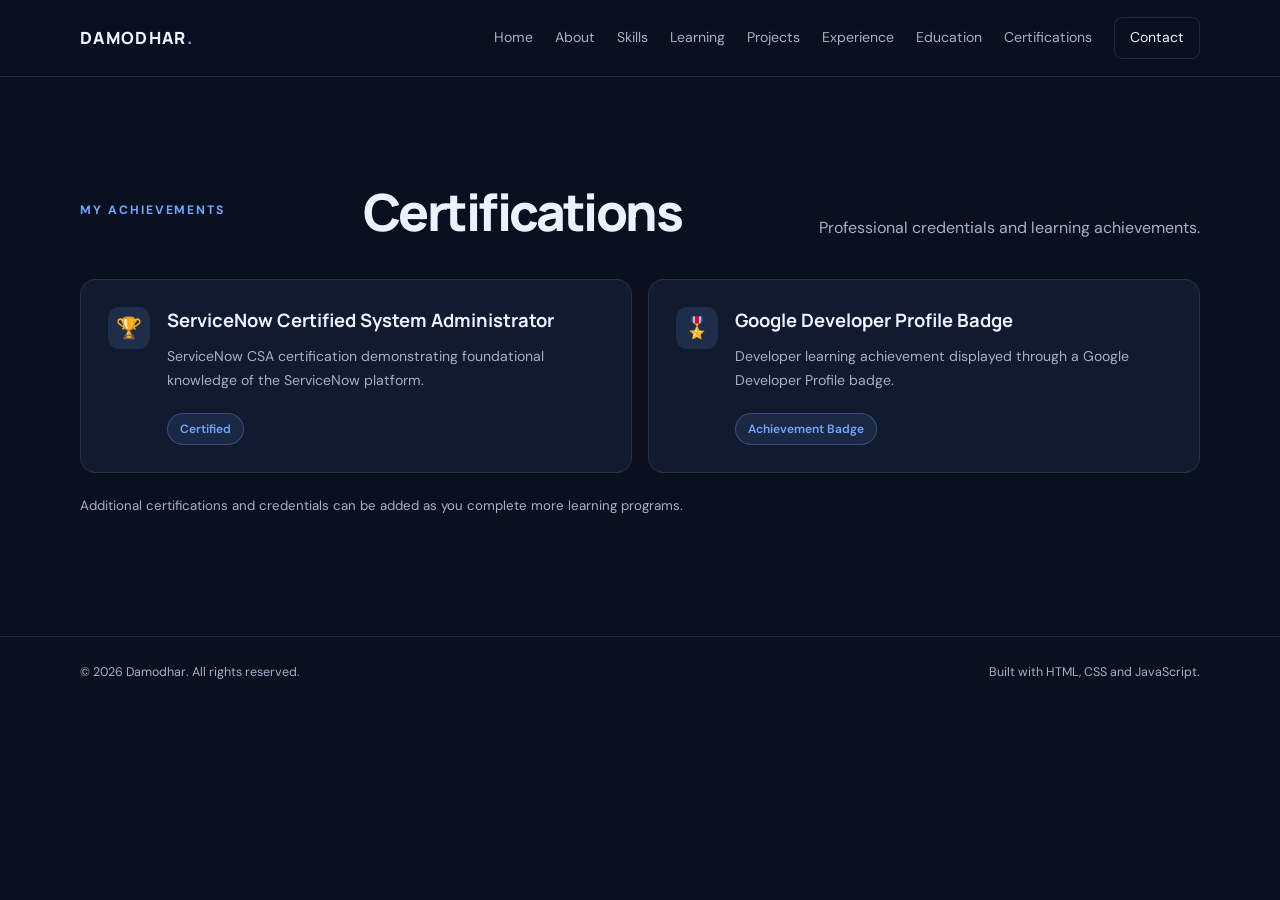
==== certifications.html @ 2c572cad "Initial portfolio upload" ====
<!DOCTYPE html>
<html lang="en">
<head>
    <meta charset="UTF-8">
    <meta name="viewport" content="width=device-width, initial-scale=1.0">
    <title>Certifications | Damodhar</title>
    <link rel="stylesheet" href="css/style.css">
</head>
<body>

    <header class="site-header">
        <div class="container nav">
            <a href="index.html" class="brand">DAMODHAR<span>.</span></a>

            <button class="menu-toggle" id="menuToggle">☰</button>

            <nav class="nav-links" id="navLinks">
                <a href="index.html">Home</a>
                <a href="about.html">About</a>
                <a href="skills.html">Skills</a>
                <a href="learning.html">Learning</a>
                <a href="projects.html">Projects</a>
                <a href="experience.html">Experience</a>
                <a href="education.html">Education</a>
                <a href="certifications.html">Certifications</a>
                <a href="contact.html" class="nav-contact">Contact</a>
            </nav>
        </div>
    </header>

    <main>
        <section class="section container">

            <div class="section-heading">
                <span class="eyebrow">MY ACHIEVEMENTS</span>
                <h2>Certifications</h2>
                <p>Professional credentials and learning achievements.</p>
            </div>

            <div class="cert-grid">

                <article class="cert-card">
                    <div class="cert-icon">🏆</div>

                    <div>
                        <h3>ServiceNow Certified System Administrator</h3>
                        <p>
                            ServiceNow CSA certification demonstrating
                            foundational knowledge of the ServiceNow platform.
                        </p>
                        <span class="cert-status">Certified</span>
                    </div>
                </article>

                <article class="cert-card">
                    <div class="cert-icon">🎖️</div>

                    <div>
                        <h3>Google Developer Profile Badge</h3>
                        <p>
                            Developer learning achievement displayed
                            through a Google Developer Profile badge.
                        </p>
                        <span class="cert-status">Achievement Badge</span>
                    </div>
                </article>

            </div>

            <p class="section-note">
                Additional certifications and credentials can be added as
                you complete more learning programs.
            </p>

        </section>
    </main>

    <footer class="footer">
    <div class="container footer-inner">
        <p>© 2026 Damodhar. All rights reserved.</p>
        <p>Built with HTML, CSS and JavaScript.</p>
    </div>
</footer>

    <script src="js/script.js"></script>
</body>
</html>
---- css/style.css ----
/* =========================================
   DAMODHAR PORTFOLIO
   Complete upgraded stylesheet
   Theme: Dark Navy + Blue + Purple
========================================= */

/* GOOGLE FONTS */
@import url('https://fonts.googleapis.com/css2?family=DM+Sans:wght@400;500;600;700&family=Manrope:wght@400;500;600;700;800&display=swap');


/* =========================================
   1. ROOT VARIABLES & RESET
========================================= */

:root {
    --bg: #0b1020;
    --panel: #111a2e;
    --panel2: #0f1729;

    --text: #edf2ff;
    --muted: #a5b0c7;

    --line: rgba(173, 190, 225, .15);

    --accent: #72a7ff;
    --accent2: #9a8cff;

    --max: 1120px;

    --transition: .3s ease;
    --glow: 0 15px 40px rgba(72, 125, 255, .16);
}

* {
    box-sizing: border-box;
}

html {
    scroll-behavior: smooth;
    scroll-padding-top: 85px;
}

body {
    margin: 0;
    background: var(--bg);
    color: var(--text);
    font-family: "DM Sans", Arial, sans-serif;
    line-height: 1.7;
    overflow-x: hidden;
}

a {
    color: inherit;
    text-decoration: none;
}

img {
    max-width: 100%;
    display: block;
}

.container {
    width: min(var(--max), calc(100% - 48px));
    margin-inline: auto;
}


/* =========================================
   2. NAVIGATION
========================================= */

.site-header {
    position: sticky;
    top: 0;
    z-index: 100;

    background: rgba(11, 16, 32, .88);
    backdrop-filter: blur(16px);

    border-bottom: 1px solid var(--line);
}

.nav {
    height: 76px;

    display: flex;
    align-items: center;
    justify-content: space-between;
}

.brand {
    font-family: Manrope, sans-serif;
    font-weight: 800;
    letter-spacing: .08em;
    font-size: 1.05rem;

    transition: color var(--transition);
}

.brand:hover {
    color: var(--accent);
}

.brand span,
.accent {
    color: var(--accent);
}

.nav-links {
    display: flex;
    align-items: center;
    gap: 22px;

    color: var(--muted);
    font-size: .88rem;
}

.nav-links a,
.social-links a {
    transition: color var(--transition);
}

.nav-links a:hover,
.social-links a:hover {
    color: var(--accent);
}

.nav-links a:not(.nav-contact) {
    position: relative;
}

.nav-links a:not(.nav-contact)::after {
    content: "";

    position: absolute;
    left: 0;
    bottom: -5px;

    width: 0;
    height: 2px;

    background: var(--accent);
    transition: width var(--transition);
}

.nav-links a:not(.nav-contact):hover::after {
    width: 100%;
}

.nav-contact {
    border: 1px solid var(--line);
    padding: 8px 15px;
    border-radius: 8px;
    color: var(--text) !important;

    transition: background var(--transition),
                border-color var(--transition);
}

.nav-contact:hover {
    background: rgba(114, 167, 255, .12);
    border-color: var(--accent);
}

.menu-toggle {
    display: none;
    background: none;
    border: 0;
    color: var(--text);
    font-size: 1.5rem;
    cursor: pointer;
}


/* =========================================
   3. COMMON SECTIONS
========================================= */

.section {
    padding-block: 105px;
}

.section-muted {
    background: var(--panel2);
    border-block: 1px solid var(--line);
}

.eyebrow {
    font-size: .76rem;
    letter-spacing: .16em;
    font-weight: 700;
    color: var(--accent);
    margin: 0 0 20px;
}

.section-heading {
    display: flex;
    align-items: end;
    justify-content: space-between;
    gap: 30px;
    margin-bottom: 38px;
}

.section-heading h2,
.contact-inner h2 {
    font: 800 clamp(2rem, 4vw, 3.2rem)/1.15 Manrope, sans-serif;
    letter-spacing: -.05em;
    margin: 0;
}

.section-heading h2 span,
.contact-inner h2 span {
    color: var(--accent);
}

.section-heading p {
    max-width: 440px;
    color: var(--muted);
    margin: 0;
}


/* =========================================
   4. HERO SECTION
========================================= */

.hero {
    min-height: 650px;

    display: grid;
    grid-template-columns: 1.2fr .8fr;
    align-items: center;
    gap: 50px;

    padding-top: 85px;
    padding-bottom: 95px;
}

.status-dot {
    display: inline-block;
    width: 8px;
    height: 8px;

    background: #55d6a0;
    border-radius: 50%;
    margin-right: 8px;

    box-shadow: 0 0 12px #55d6a0;

    animation: statusPulse 2s ease-in-out infinite;
}

.intro {
    color: var(--muted);
    font-size: 1.1rem;
    margin: 0;
}

.hero h1 {
    font: 800 clamp(3.2rem, 7vw, 5.8rem)/1.05 Manrope, sans-serif;
    letter-spacing: -.065em;
    margin: 8px 0 18px;
}

.hero h1 span {
    color: var(--accent);
}

.hero h2 {
    font: 600 clamp(1.1rem, 2.2vw, 1.45rem) Manrope, sans-serif;
    margin: 0 0 20px;
}

.hero-text {
    max-width: 610px;
    color: var(--muted);
    font-size: 1.04rem;
}

.hero-actions {
    display: flex;
    gap: 13px;
    flex-wrap: wrap;
    margin: 30px 0 25px;
}


/* =========================================
   5. BUTTON ANIMATIONS
========================================= */

.button {
    display: inline-flex;
    align-items: center;
    gap: 14px;

    padding: 12px 19px;
    border-radius: 9px;

    font-weight: 700;
    font-size: .92rem;

    transition: transform var(--transition),
                box-shadow var(--transition),
                background var(--transition),
                border-color var(--transition);
}

.button:hover {
    transform: translateY(-4px);
}

.button:active {
    transform: translateY(-1px);
}

.primary {
    background: linear-gradient(110deg, #659cff, #8c8aff);
    color: #081124;
}

.primary:hover {
    box-shadow: 0 10px 28px rgba(114, 167, 255, .35);
}

.secondary {
    border: 1px solid var(--line);
    color: var(--text);
}

.secondary:hover {
    border-color: var(--accent);
    background: rgba(114, 167, 255, .10);
}

.social-links {
    display: flex;
    gap: 22px;
    color: var(--muted);
    font-size: .88rem;
}


/* =========================================
   6. PROFILE PHOTO & HERO VISUAL
========================================= */

.hero-visual {
    position: relative;
    min-height: 420px;

    display: grid;
    place-items: center;
}

.photo-frame {
    width: min(330px, 80%);
    aspect-ratio: 4 / 5;

    border: 1px solid rgba(114, 167, 255, .45);
    padding: 12px;
    border-radius: 30px;

    background: linear-gradient(
        145deg,
        rgba(114, 167, 255, .2),
        rgba(154, 140, 255, .04)
    );

    transform: rotate(3deg);
    z-index: 2;

    box-shadow: 0 25px 90px rgba(0, 0, 0, .35);

    transition: transform .5s ease,
                box-shadow .5s ease;
}

.photo-frame:hover {
    transform: rotate(0deg) scale(1.035);
    box-shadow: 0 30px 90px rgba(72, 125, 255, .22);
}

.photo-frame img {
    width: 100%;
    height: 100%;
    object-fit: cover;
    border-radius: 21px;
}

.photo-placeholder {
    display: none;
    width: 100%;
    height: 100%;
    border-radius: 21px;

    background: radial-gradient(
        circle at 25% 20%,
        #344c78,
        #17233d 55%,
        #11182b
    );

    place-content: center;
    text-align: center;
}

.photo-placeholder span {
    font: 800 5rem Manrope;
    color: #dce8ff;
}

.photo-placeholder small {
    color: #b7c8e8;
}

.floating-card {
    position: absolute;
    z-index: 3;

    bottom: 45px;
    left: -10px;

    display: flex;
    align-items: center;
    gap: 12px;

    background: #17233a;
    border: 1px solid var(--line);

    padding: 14px 18px;
    border-radius: 13px;

    box-shadow: 0 15px 40px #050914;

    animation: floatingMotion 4s ease-in-out infinite;
}

.card-icon {
    font-size: 1.6rem;
    color: var(--accent);
}

.floating-card strong,
.floating-card small {
    display: block;
}

.floating-card small {
    color: var(--muted);
    font-size: .75rem;
}

.orbit {
    position: absolute;
    border: 1px solid rgba(114, 167, 255, .13);
    border-radius: 50%;

    width: 410px;
    height: 410px;

    animation: orbitPulse 6s ease-in-out infinite;
}

.orbit-two {
    width: 490px;
    height: 490px;
    border-style: dashed;

    animation-delay: 1s;
}


/* =========================================
   7. ABOUT SECTION
========================================= */

.about-grid {
    display: grid;
    grid-template-columns: 1.3fr .7fr;
    gap: 24px;
}

.about-card,
.project-card,
.cert-card {
    background: var(--panel);
    border: 1px solid var(--line);
    border-radius: 16px;
    padding: 27px;
}

.about-card {
    transition: transform var(--transition),
                border-color var(--transition),
                box-shadow var(--transition);
}

.about-card:hover {
    transform: translateY(-5px);
    border-color: var(--accent);
    box-shadow: var(--glow);
}

.about-card h3,
.project-card h3,
.cert-card h3 {
    font: 700 1.15rem Manrope, sans-serif;
    margin: 0 0 12px;
}

.about-card p,
.project-card p,
.cert-card p {
    color: var(--muted);
    margin: 0 0 12px;
}

.about-facts {
    display: grid;
    grid-template-columns: 1fr;
    gap: 12px;
}

.fact {
    padding: 18px 22px;
    border: 1px solid var(--line);
    border-radius: 13px;
    background: rgba(17, 26, 46, .55);

    transition: transform var(--transition),
                border-color var(--transition);
}

.fact:hover {
    transform: translateX(5px);
    border-color: var(--accent);
}

.fact-number {
    font: 800 1.7rem Manrope;
    color: var(--accent);
    display: block;
}

.fact span:last-child {
    color: var(--muted);
    font-size: .88rem;
}


/* =========================================
   8. SKILLS & LEARNING
========================================= */

.skills-grid {
    display: grid;
    grid-template-columns: repeat(4, 1fr);
    gap: 18px;
    align-items: stretch;
}

.learning-grid {
    grid-template-columns: repeat(3, minmax(0, 1fr));
}

.skill-card {
    background: linear-gradient(145deg, #1c2942, #111a2e 75%);
    border: 1px solid rgba(114, 167, 255, .25);
    border-radius: 16px;

    padding: 25px 22px;
    min-width: 0;

    display: flex;
    flex-direction: column;

    position: relative;
    overflow: hidden;

    transition: transform .35s ease,
                border-color .35s ease,
                box-shadow .35s ease;
}

.skill-card::before {
    content: "";
    position: absolute;

    top: 0;
    left: 0;

    width: 100%;
    height: 3px;

    background: linear-gradient(90deg, var(--accent), var(--accent2));
    opacity: .8;
}

.skill-card::after {
    content: "";

    position: absolute;
    width: 150px;
    height: 150px;

    top: -90px;
    right: -90px;

    border-radius: 50%;
    background: rgba(114, 167, 255, .10);

    transition: transform .5s ease;
}

.skill-card:hover {
    transform: translateY(-8px);
    border-color: var(--accent);
    box-shadow: 0 15px 35px rgba(72, 125, 255, .16);
}

.skill-card:hover::after {
    transform: scale(2);
}

.skill-symbol {
    color: var(--accent);
    font-size: 1.8rem;
    margin-bottom: 13px;
}

.skill-card h3 {
    font: 700 1.15rem Manrope, sans-serif;
    line-height: 1.4;
    min-height: 48px;
    margin: 0 0 12px;
}

.skill-card p {
    color: var(--muted);
    font-size: .86rem;
    margin: 16px 0 0;
}

.skill-card p strong {
    color: var(--text);
}


/* =========================================
   9. TECHNOLOGY TAGS
========================================= */

.tags {
    display: flex;
    flex-wrap: wrap;
    gap: 8px;
    margin-top: 15px;
}

.tags span {
    font-size: .76rem;
    color: #c5d2eb;

    background: rgba(114, 167, 255, .10);
    border: 1px solid rgba(114, 167, 255, .22);

    padding: 6px 10px;
    border-radius: 20px;

    transition: color var(--transition),
                background var(--transition),
                transform var(--transition),
                border-color var(--transition);
}

.tags span:hover {
    background: var(--accent);
    border-color: var(--accent);
    color: #081124;
    transform: translateY(-2px);
}


/* =========================================
   10. PROJECTS
========================================= */

.projects-grid {
    display: grid;
    grid-template-columns: repeat(3, 1fr);
    gap: 17px;
}

.project-card {
    display: flex;
    flex-direction: column;
    min-height: 300px;

    position: relative;
    overflow: hidden;

    transition: transform .35s ease,
                border-color .35s ease,
                box-shadow .35s ease;
}

.project-card::before {
    content: "";

    position: absolute;
    top: 0;
    left: 0;

    width: 100%;
    height: 3px;

    background: linear-gradient(90deg, var(--accent), var(--accent2));

    transform: scaleX(0);
    transform-origin: left;

    transition: transform .4s ease;
}

.project-card:hover {
    transform: translateY(-8px);
    border-color: rgba(114, 167, 255, .6);
    box-shadow: 0 15px 35px rgba(0, 0, 0, .25);
}

.project-card:hover::before {
    transform: scaleX(1);
}

.project-top {
    display: flex;
    justify-content: space-between;
    align-items: center;
    margin-bottom: 24px;
}

.project-type {
    font-size: .67rem;
    letter-spacing: .13em;
    color: var(--accent);
    font-weight: 700;
}

.project-number {
    font: 700 1.1rem Manrope;
    color: #667796;
}

.project-card p {
    font-size: .9rem;
}

.project-card .tags {
    margin-top: auto;
    margin-bottom: 18px;
}

.text-link {
    color: var(--accent);
    font-weight: 700;
    font-size: .86rem;

    transition: color var(--transition);
}

.text-link:hover {
    color: var(--accent2);
}

.section-note {
    color: var(--muted);
    font-size: .83rem;
    margin-top: 22px;
}


/* =========================================
   11. EXPERIENCE PAGE
========================================= */

.experience-list {
    display: grid;
    grid-template-columns: 1fr;
    gap: 25px;

    max-width: 900px;
    margin: 40px auto 0;
}

.experience-card {
    background: var(--panel);
    border: 1px solid var(--line);
    border-radius: 16px;
    padding: 30px;

    transition: transform var(--transition),
                border-color var(--transition),
                box-shadow var(--transition);
}

.experience-card:hover {
    transform: translateY(-6px);
    border-color: var(--accent);
    box-shadow: var(--glow);
}

.experience-top {
    display: flex;
    justify-content: space-between;
    align-items: flex-start;
    gap: 15px;
    margin-bottom: 20px;
}

.experience-type {
    color: var(--accent);
    font-size: 12px;
    font-weight: 700;
    letter-spacing: 1px;
}

.experience-card h3 {
    margin: 10px 0 6px;
    font: 700 1.3rem Manrope, sans-serif;
}

.experience-card h4 {
    color: var(--muted);
    font-size: 16px;
    font-weight: 500;
    margin: 0;
}

.experience-date {
    color: var(--muted);
    font-size: 13px;
    white-space: nowrap;
}

.experience-card p,
.experience-card li {
    color: var(--muted);
    line-height: 1.8;
}

.experience-card ul {
    padding-left: 20px;
    margin: 15px 0;
}


/* =========================================
   12. EDUCATION PAGE
========================================= */

.education-list {
    display: grid;
    grid-template-columns: repeat(2, minmax(0, 1fr));
    gap: 22px;

    max-width: 950px;
    margin: 40px auto 0;
}

.education-card {
    background: var(--panel);
    border: 1px solid var(--line);
    border-radius: 16px;
    padding: 28px;

    transition: transform var(--transition),
                border-color var(--transition),
                box-shadow var(--transition);
}

.education-card:first-child {
    grid-column: 1 / -1;
}

.education-card:hover {
    transform: translateY(-6px);
    border-color: var(--accent);
    box-shadow: var(--glow);
}

.education-level {
    color: var(--accent);
    font-size: 12px;
    font-weight: 700;
    letter-spacing: 1px;
}

.education-card h3 {
    font: 700 1.3rem Manrope, sans-serif;
    margin: 14px 0 8px;
}

.education-card h4 {
    color: var(--muted);
    font-size: 16px;
    font-weight: 500;
    margin: 0 0 12px;
}

.education-institute {
    color: var(--muted);
    line-height: 1.7;
    margin: 12px 0;
}

.education-date {
    display: inline-block;
    margin-top: 10px;
    color: var(--accent);
    font-weight: 600;
}


/* =========================================
   13. CERTIFICATIONS
========================================= */

.cert-grid {
    display: grid;
    grid-template-columns: 1fr 1fr;
    gap: 16px;
}

.cert-card {
    display: flex;
    gap: 17px;
    align-items: flex-start;

    transition: transform var(--transition),
                border-color var(--transition),
                box-shadow var(--transition);
}

.cert-card:hover {
    border-color: var(--accent);
    transform: translateY(-5px);
    box-shadow: var(--glow);
}

.cert-icon {
    display: grid;
    place-items: center;

    flex: 0 0 42px;
    height: 42px;

    border-radius: 11px;
    background: rgba(114, 167, 255, .13);

    color: var(--accent);
    font-size: 1.3rem;
}

.cert-card p {
    font-size: .88rem;
}

.cert-status {
    display: inline-block;
    margin-top: 8px;

    padding: 5px 12px;

    border: 1px solid rgba(114, 167, 255, .3);
    border-radius: 20px;

    background: rgba(114, 167, 255, .10);
    color: var(--accent);

    font-size: .75rem;
    font-weight: 600;
}


/* =========================================
   14. CONTACT SECTION
========================================= */

.contact-section {
    background: linear-gradient(130deg, #111d36, #12152d);
    border-top: 1px solid var(--line);
}

.contact-inner {
    text-align: center;
}

.contact-inner .eyebrow {
    margin-bottom: 18px;
}

.contact-inner > p:not(.eyebrow) {
    color: var(--muted);
    max-width: 600px;
    margin: 18px auto 27px;
}

.contact-details {
    display: flex;
    justify-content: center;
    gap: 25px;
    flex-wrap: wrap;

    color: var(--muted);
    font-size: .82rem;
    margin-top: 38px;
}

.contact-grid {
    display: grid;
    grid-template-columns: repeat(2, minmax(0, 1fr));
    gap: 22px;
    margin-top: 35px;
}

.contact-card {
    padding: 28px;

    background: var(--panel);
    border: 1px solid var(--line);
    border-radius: 18px;

    transition: transform var(--transition),
                border-color var(--transition),
                box-shadow var(--transition);
}

.contact-card:hover {
    transform: translateY(-6px);
    border-color: var(--accent);
    box-shadow: var(--glow);
}

.contact-icon {
    font-size: 2rem;
    margin-bottom: 15px;
}

.contact-card h3 {
    margin-bottom: 10px;
}

.contact-card p {
    color: var(--muted);
    margin-bottom: 15px;
}

.contact-card a {
    color: var(--accent);
    font-weight: 600;
    text-decoration: none;
}

.contact-card a:hover {
    color: var(--accent2);
}

.contact-detail {
    color: var(--muted);
    font-size: .9rem;
}

.contact-message {
    margin-top: 30px;
    padding: 35px;

    text-align: center;

    background: var(--panel2);
    border: 1px solid var(--line);
    border-radius: 18px;
}

.contact-message p {
    color: var(--muted);
    margin: 12px 0 22px;
}


/* =========================================
   15. FOOTER
========================================= */

.footer {
    border-top: 1px solid var(--line);
    padding: 25px 0;
}

.footer-inner {
    display: flex;
    align-items: center;
    justify-content: space-between;
    gap: 15px;
}

.footer p {
    color: var(--muted);
    font-size: .78rem;
    margin: 0;
}


/* =========================================
   16. SCROLL REVEAL PREPARATION
   JavaScript will activate these classes
========================================= */

.reveal {
    opacity: 0;
    transform: translateY(30px);

    transition: opacity .7s ease,
                transform .7s ease;
}

.reveal.is-visible {
    opacity: 1;
    transform: translateY(0);
}

.reveal-left {
    opacity: 0;
    transform: translateX(-30px);

    transition: opacity .7s ease,
                transform .7s ease;
}

.reveal-left.is-visible {
    opacity: 1;
    transform: translateX(0);
}

.reveal-right {
    opacity: 0;
    transform: translateX(30px);

    transition: opacity .7s ease,
                transform .7s ease;
}

.reveal-right.is-visible {
    opacity: 1;
    transform: translateX(0);
}


/* =========================================
   17. KEYFRAME ANIMATIONS
========================================= */

@keyframes heroFadeUp {
    from {
        opacity: 0;
        transform: translateY(30px);
    }

    to {
        opacity: 1;
        transform: translateY(0);
    }
}

@keyframes heroImageReveal {
    from {
        opacity: 0;
        transform: translateX(25px) scale(.96);
    }

    to {
        opacity: 1;
        transform: translateX(0) scale(1);
    }
}

@keyframes floatingMotion {
    0%, 100% {
        transform: translateY(0);
    }

    50% {
        transform: translateY(-10px);
    }
}

@keyframes statusPulse {
    0%, 100% {
        box-shadow: 0 0 8px #55d6a0;
    }

    50% {
        box-shadow: 0 0 18px #55d6a0;
    }
}

@keyframes orbitPulse {
    0%, 100% {
        opacity: .45;
        transform: scale(1);
    }

    50% {
        opacity: .9;
        transform: scale(1.04);
    }
}


/* =========================================
   18. HERO ENTRANCE ANIMATION
========================================= */

.hero-content {
    animation: heroFadeUp .9s ease-out both;
}

.hero-visual {
    animation: heroImageReveal 1s ease-out .2s both;
}


/* =========================================
   19. TABLET RESPONSIVENESS
========================================= */

@media (max-width: 1000px) {

    .nav-links {
        gap: 13px;
        font-size: .8rem;
    }

    .hero {
        gap: 20px;
    }

    .skills-grid,
    .learning-grid {
        grid-template-columns: repeat(2, 1fr);
    }

    .projects-grid {
        grid-template-columns: repeat(2, 1fr);
    }

}


/* =========================================
   20. MOBILE RESPONSIVENESS
========================================= */

@media (max-width: 680px) {

    .container {
        width: min(100% - 34px, var(--max));
    }

    .nav {
        height: 68px;
    }

    .menu-toggle {
        display: block;
    }

    .nav-links {
        display: none;

        position: absolute;
        top: 68px;
        left: 0;
        right: 0;

        padding: 18px 25px 24px;

        background: #10182b;
        border-bottom: 1px solid var(--line);

        flex-direction: column;
        align-items: stretch;
    }

    .nav-links.open {
        display: flex;
        animation: heroFadeUp .25s ease-out both;
    }

    .nav-links a {
        padding: 7px 0;
    }

    .hero {
        grid-template-columns: 1fr;
        padding-top: 65px;
        gap: 20px;
    }

    .hero-visual {
        min-height: 360px;
    }

    .photo-frame {
        width: 245px;
    }

    .orbit {
        width: 310px;
        height: 310px;
    }

    .orbit-two {
        width: 360px;
        height: 360px;
    }

    .floating-card {
        left: 0;
        bottom: 28px;
    }

    .section {
        padding-block: 75px;
    }

    .section-heading {
        display: block;
    }

    .section-heading p {
        margin-top: 13px;
    }

    .about-grid {
        grid-template-columns: 1fr;
    }

    .about-facts {
        grid-template-columns: repeat(3, 1fr);
    }

    .fact {
        padding: 13px;
    }

    .fact-number {
        font-size: 1.35rem;
    }

    .skills-grid,
    .learning-grid,
    .projects-grid,
    .cert-grid {
        grid-template-columns: 1fr;
    }

    .skill-card h3 {
        min-height: auto;
    }

    .project-card {
        min-height: 260px;
    }

    .experience-top {
        flex-direction: column;
    }

    .experience-date {
        white-space: normal;
    }

    .experience-card {
        padding: 22px;
    }

    .education-list {
        grid-template-columns: 1fr;
    }

    .education-card:first-child {
        grid-column: auto;
    }

    .timeline-item {
        grid-template-columns: 1fr;
        gap: 7px;
    }

    .education-mark {
        grid-column: 2;
        grid-row: 2;
    }

    .footer-inner {
        flex-direction: column;
        align-items: flex-start;
    }

    .contact-details {
        flex-direction: column;
        gap: 8px;
    }

    .contact-grid {
        grid-template-columns: 1fr;
    }

}


/* =========================================
   21. ACCESSIBILITY
========================================= */

a:focus-visible,
button:focus-visible {
    outline: 2px solid var(--accent);
    outline-offset: 4px;
}

@media (prefers-reduced-motion: reduce) {

    *,
    *::before,
    *::after {
        scroll-behavior: auto !important;
        animation-duration: .01ms !important;
        animation-iteration-count: 1 !important;
        transition-duration: .01ms !important;
    }

    .reveal,
    .reveal-left,
    .reveal-right {
        opacity: 1;
        transform: none;
    }

}
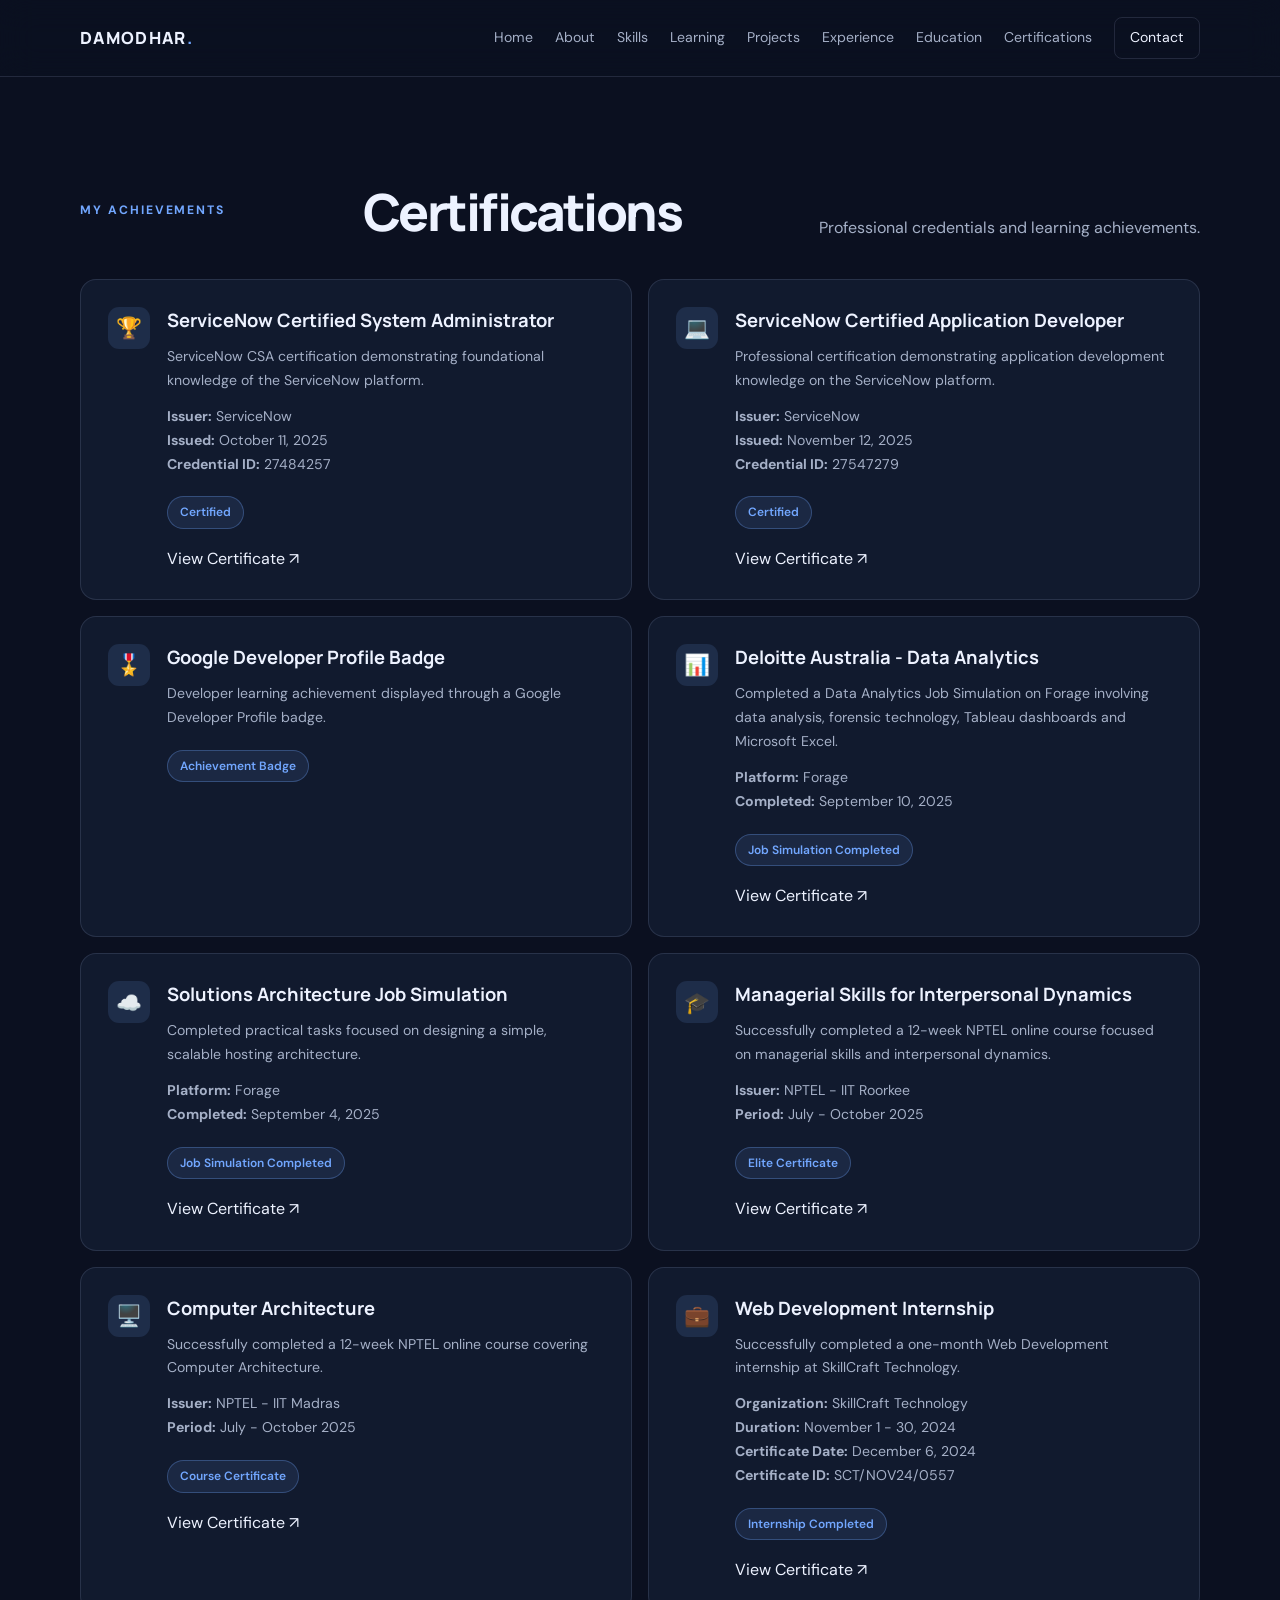
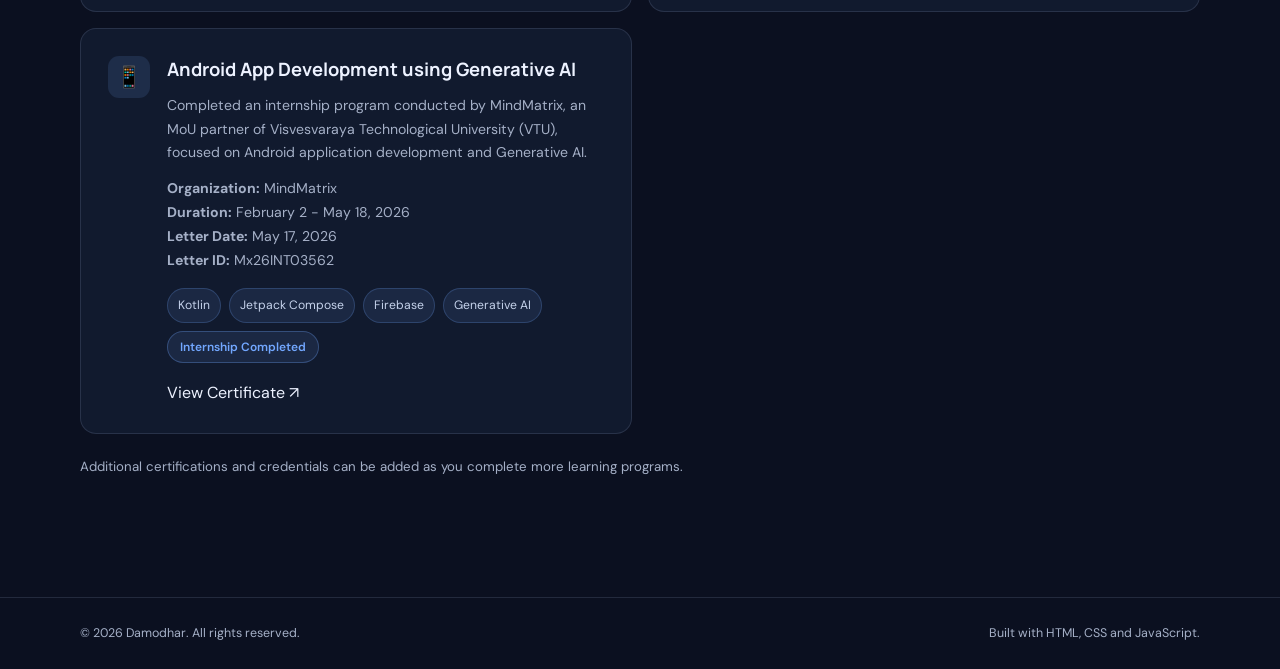
==== commit 219dc695: "Add Power BI Sales Performance Dashboard project" ====
--- a/certifications.html
+++ b/certifications.html
@@ -1,17 +1,23 @@
 
 <!DOCTYPE html>
 <html lang="en">
+
 <head>
     <meta charset="UTF-8">
     <meta name="viewport" content="width=device-width, initial-scale=1.0">
     <title>Certifications | Damodhar</title>
     <link rel="stylesheet" href="css/style.css">
 </head>
+
 <body>
 
+    <!-- HEADER -->
     <header class="site-header">
         <div class="container nav">
-            <a href="index.html" class="brand">DAMODHAR<span>.</span></a>
+
+            <a href="index.html" class="brand">
+                DAMODHAR<span>.</span>
+            </a>
 
             <button class="menu-toggle" id="menuToggle">☰</button>
 
@@ -26,10 +32,14 @@
                 <a href="certifications.html">Certifications</a>
                 <a href="contact.html" class="nav-contact">Contact</a>
             </nav>
+
         </div>
     </header>
 
+
+    <!-- CERTIFICATIONS -->
     <main>
+
         <section class="section container">
 
             <div class="section-heading">
@@ -38,51 +48,339 @@
                 <p>Professional credentials and learning achievements.</p>
             </div>
 
+
             <div class="cert-grid">
 
-                <article class="cert-card">
+
+                <!-- 01 SERVICENOW CSA -->
+                <article class="cert-card">
+
                     <div class="cert-icon">🏆</div>
 
                     <div>
                         <h3>ServiceNow Certified System Administrator</h3>
+
                         <p>
                             ServiceNow CSA certification demonstrating
                             foundational knowledge of the ServiceNow platform.
                         </p>
+
+                        <p>
+                            <strong>Issuer:</strong> ServiceNow<br>
+                            <strong>Issued:</strong> October 11, 2025<br>
+                            <strong>Credential ID:</strong> 27484257
+                        </p>
+
                         <span class="cert-status">Certified</span>
-                    </div>
-                </article>
-
-                <article class="cert-card">
+
+                        <div style="margin-top: 16px;">
+                            <a href="certificates/ServiceNow_Certified_System_Administrator.pdf"
+                               target="_blank"
+                               rel="noopener noreferrer"
+                               class="btn btn-primary">
+                                View Certificate ↗
+                            </a>
+                        </div>
+                    </div>
+
+                </article>
+
+
+                <!-- 02 SERVICENOW CAD -->
+                <article class="cert-card">
+
+                    <div class="cert-icon">💻</div>
+
+                    <div>
+                        <h3>ServiceNow Certified Application Developer</h3>
+
+                        <p>
+                            Professional certification demonstrating
+                            application development knowledge on the
+                            ServiceNow platform.
+                        </p>
+
+                        <p>
+                            <strong>Issuer:</strong> ServiceNow<br>
+                            <strong>Issued:</strong> November 12, 2025<br>
+                            <strong>Credential ID:</strong> 27547279
+                        </p>
+
+                        <span class="cert-status">Certified</span>
+
+                        <div style="margin-top: 16px;">
+                            <a href="certificates/ServiceNow_Certified_Application_Developer.pdf"
+                               target="_blank"
+                               rel="noopener noreferrer"
+                               class="btn btn-primary">
+                                View Certificate ↗
+                            </a>
+                        </div>
+                    </div>
+
+                </article>
+
+
+                <!-- 03 GOOGLE DEVELOPER BADGE -->
+                <article class="cert-card">
+
                     <div class="cert-icon">🎖️</div>
 
                     <div>
                         <h3>Google Developer Profile Badge</h3>
+
                         <p>
                             Developer learning achievement displayed
                             through a Google Developer Profile badge.
                         </p>
+
                         <span class="cert-status">Achievement Badge</span>
-                    </div>
-                </article>
+
+                    </div>
+
+                </article>
+
+
+                <!-- 04 DELOITTE -->
+                <article class="cert-card">
+
+                    <div class="cert-icon">📊</div>
+
+                    <div>
+                        <h3>Deloitte Australia - Data Analytics</h3>
+
+                        <p>
+                            Completed a Data Analytics Job Simulation on
+                            Forage involving data analysis, forensic
+                            technology, Tableau dashboards and Microsoft Excel.
+                        </p>
+
+                        <p>
+                            <strong>Platform:</strong> Forage<br>
+                            <strong>Completed:</strong> September 10, 2025
+                        </p>
+
+                        <span class="cert-status">Job Simulation Completed</span>
+
+                        <div style="margin-top: 16px;">
+                            <a href="certificates/Deloitte_Data_Analytics_Job_Simulation.pdf"
+                               target="_blank"
+                               rel="noopener noreferrer"
+                               class="btn btn-primary">
+                                View Certificate ↗
+                            </a>
+                        </div>
+                    </div>
+
+                </article>
+
+
+                <!-- 05 SOLUTIONS ARCHITECTURE -->
+                <article class="cert-card">
+
+                    <div class="cert-icon">☁️</div>
+
+                    <div>
+                        <h3>Solutions Architecture Job Simulation</h3>
+
+                        <p>
+                            Completed practical tasks focused on
+                            designing a simple, scalable hosting architecture.
+                        </p>
+
+                        <p>
+                            <strong>Platform:</strong> Forage<br>
+                            <strong>Completed:</strong> September 4, 2025
+                        </p>
+
+                        <span class="cert-status">Job Simulation Completed</span>
+
+                        <div style="margin-top: 16px;">
+    <a href="certificates/Forage_Solutions_Architecture_Job_Simulation.pdf"
+       target="_blank"
+       rel="noopener noreferrer"
+       class="btn btn-primary">
+        View Certificate ↗
+    </a>
+</div>
+
+                    </div>
+
+                </article>
+
+
+                <!-- 06 NPTEL MANAGERIAL SKILLS -->
+                <article class="cert-card">
+
+                    <div class="cert-icon">🎓</div>
+
+                    <div>
+                        <h3>Managerial Skills for Interpersonal Dynamics</h3>
+
+                        <p>
+                            Successfully completed a 12-week NPTEL
+                            online course focused on managerial skills
+                            and interpersonal dynamics.
+                        </p>
+
+                        <p>
+                            <strong>Issuer:</strong> NPTEL - IIT Roorkee<br>
+                            <strong>Period:</strong> July - October 2025
+                        </p>
+
+                        <span class="cert-status">Elite Certificate</span>
+
+                        <div style="margin-top: 16px;">
+                            <a href="certificates/NPTEL_Managerial_Skills_for_Interpersonal_Dynamics.pdf"
+                               target="_blank"
+                               rel="noopener noreferrer"
+                               class="btn btn-primary">
+                                View Certificate ↗
+                            </a>
+                        </div>
+                    </div>
+
+                </article>
+
+
+                <!-- 07 NPTEL COMPUTER ARCHITECTURE -->
+                <article class="cert-card">
+
+                    <div class="cert-icon">🖥️</div>
+
+                    <div>
+                        <h3>Computer Architecture</h3>
+
+                        <p>
+                            Successfully completed a 12-week NPTEL
+                            online course covering Computer Architecture.
+                        </p>
+
+                        <p>
+                            <strong>Issuer:</strong> NPTEL - IIT Madras<br>
+                            <strong>Period:</strong> July - October 2025
+                        </p>
+
+                        <span class="cert-status">Course Certificate</span>
+
+                        <div style="margin-top: 16px;">
+                            <a href="certificates/NPTEL_Computer_Architecture.pdf"
+                               target="_blank"
+                               rel="noopener noreferrer"
+                               class="btn btn-primary">
+                                View Certificate ↗
+                            </a>
+                        </div>
+                    </div>
+
+                </article>
+
+
+                <!-- 08 SKILLCRAFT INTERNSHIP -->
+                <article class="cert-card">
+
+                    <div class="cert-icon">💼</div>
+
+                    <div>
+                        <h3>Web Development Internship</h3>
+
+                        <p>
+                            Successfully completed a one-month
+                            Web Development internship at
+                            SkillCraft Technology.
+                        </p>
+
+                        <p>
+                            <strong>Organization:</strong> SkillCraft Technology<br>
+                            <strong>Duration:</strong> November 1 - 30, 2024<br>
+                            <strong>Certificate Date:</strong> December 6, 2024<br>
+                            <strong>Certificate ID:</strong> SCT/NOV24/0557
+                        </p>
+
+                        <span class="cert-status">Internship Completed</span>
+
+                        <div style="margin-top: 16px;">
+                            <a href="certificates/SkillCraft_Web_Development_Internship.pdf"
+                               target="_blank"
+                               rel="noopener noreferrer"
+                               class="btn btn-primary">
+                                View Certificate ↗
+                            </a>
+                        </div>
+                    </div>
+
+                </article>
+
+<!-- 09 MINDMATRIX INTERNSHIP -->
+<article class="cert-card">
+
+    <div class="cert-icon">📱</div>
+
+    <div>
+        <h3>Android App Development using Generative AI</h3>
+
+        <p>
+            Completed an internship program conducted by MindMatrix,
+            an MoU partner of Visvesvaraya Technological University (VTU),
+            focused on Android application development and Generative AI.
+        </p>
+
+        <p>
+            <strong>Organization:</strong> MindMatrix<br>
+            <strong>Duration:</strong> February 2 - May 18, 2026<br>
+            <strong>Letter Date:</strong> May 17, 2026<br>
+            <strong>Letter ID:</strong> Mx26INT03562
+        </p>
+
+        <div class="tags">
+            <span>Kotlin</span>
+            <span>Jetpack Compose</span>
+            <span>Firebase</span>
+            <span>Generative AI</span>
+        </div>
+
+        <span class="cert-status">Internship Completed</span>
+
+        <div style="margin-top: 16px;">
+            <a
+                href="certificates/MindMatrix_Android_App_Development_Generative_AI_Internship.pdf"
+                target="_blank"
+                rel="noopener noreferrer"
+                class="btn btn-primary">
+                View Certificate ↗
+            </a>
+        </div>
+    </div>
+
+</article>
+
+
 
             </div>
 
+
             <p class="section-note">
-                Additional certifications and credentials can be added as
-                you complete more learning programs.
+                Additional certifications and credentials can be added
+                as you complete more learning programs.
             </p>
 
         </section>
+
     </main>
 
+
+    <!-- FOOTER -->
     <footer class="footer">
-    <div class="container footer-inner">
-        <p>© 2026 Damodhar. All rights reserved.</p>
-        <p>Built with HTML, CSS and JavaScript.</p>
-    </div>
-</footer>
+
+        <div class="container footer-inner">
+            <p>© 2026 Damodhar. All rights reserved.</p>
+            <p>Built with HTML, CSS and JavaScript.</p>
+        </div>
+
+    </footer>
+
 
     <script src="js/script.js"></script>
+
 </body>
 </html>
